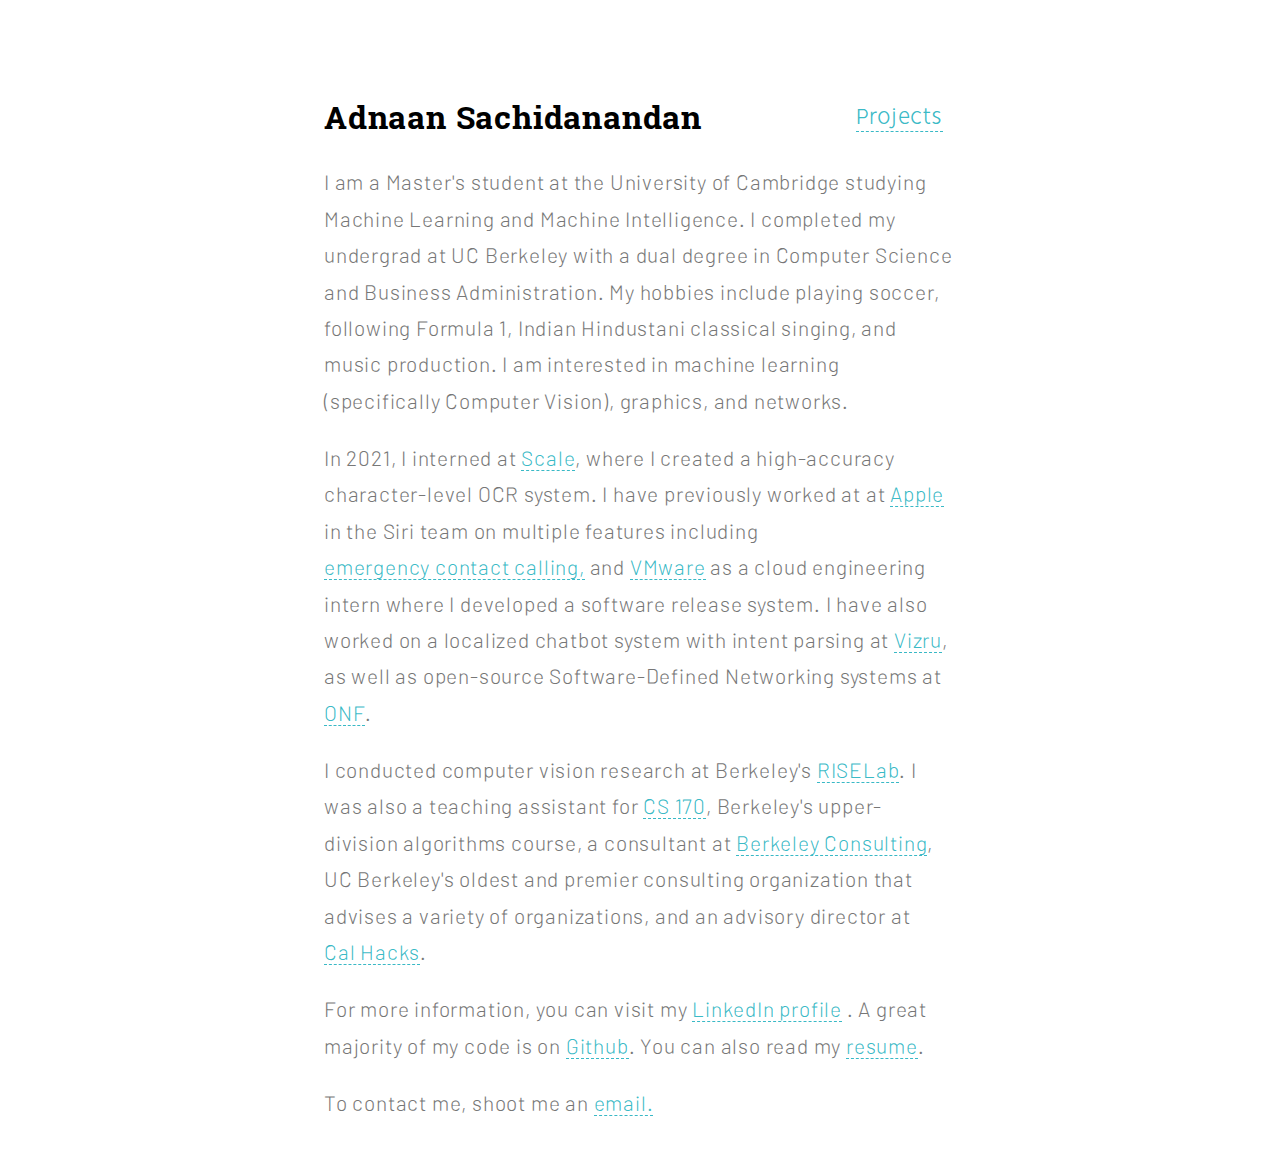
==== index.html @ 6ca06a5c "cam update" ====
<!DOCTYPE html>
<html>
  <head>
    <meta charset="utf-8">
    <title>Adnaan Sachidanandan</title>
    <meta name="description" content="Adnaan Sachidanandan's Personal Website.">
    <!--<link href="https://fonts.googleapis.com/css?family=Ek+Mukta:300,400,500,600" rel="stylesheet">-->
    
    <link rel="stylesheet" href="/css/main.css">
    <link rel="stylesheet" href="/css/plinks.css">

    <link rel="shortcut icon" href="img/favicon.ico" type="image/x-icon">
    <link rel="icon" href="img/favicon.ico" type="image/x-icon">

    <meta name="viewport" content="width=device-width, initial-scale=1">

    <script src="js/jquery.js"></script>

    <script src="js/main.js"></script>

    <script>
      (function(i,s,o,g,r,a,m){i['GoogleAnalyticsObject']=r;i[r]=i[r]||function(){
      (i[r].q=i[r].q||[]).push(arguments)},i[r].l=1*new Date();a=s.createElement(o),
      m=s.getElementsByTagName(o)[0];a.async=1;a.src=g;m.parentNode.insertBefore(a,m)
      })(window,document,'script','https://www.google-analytics.com/analytics.js','ga');

      ga('create', 'UA-104694851-1', 'auto');
      ga('send', 'pageview');

    </script>
  </head>
  <body>
    <div id="header">
      <div class="row">
        <div class="col"></div>
        <div class="col content">
          <div id="name">
            <h1 class=rmbottom>Adnaan Sachidanandan</h1>
          </div>
          <div id="nav">
            <div class="navlink" id="mainlink">
              <a id="#projects" href="projects">Projects</a>
            </div>
            <div class="navlink" id="menu">
              <div class="dropdown">
                <a class="menu-button" href="#"><img id="menuimg" src="img/menuicon.png"></a>
              </div>
            </div>
          </div>
        </div>
        <div class="col"></div>
      </div>
      <div class="row">
        <div class="col"></div>
        <div class="col content">
          <div id="dropmenu" class="dropdown-content nav-closed">
            <div class="dropdown-link">
              <h2><a href="projects" id="menu-link-p" class="links">Projects</a></h2>
            </div>
          </div>
        </div>
        <div class="col"></div>
      </div>
    </div>

    <div style="width: 100%; height: 10px;"></div>

    <div id="intro">
      <div class="row">
        <div class="col"></div>
        <div class="col content">
          <div id="info">
            <p>I am a Master's student at the University of Cambridge studying Machine Learning and Machine Intelligence.
               I completed my undergrad at UC Berkeley with a dual degree in Computer Science and Business Administration. 
               My hobbies include playing soccer, following Formula 1, Indian Hindustani classical singing, and music production.
                I am interested in machine learning (specifically Computer Vision), graphics, and networks.
            </p>
              <p> In 2021, I interned at <a href="https://scale.com">Scale</a>, where I created a high-accuracy character-level OCR system. I have previously
                worked at at <a href="https://www.apple.com">Apple</a> in the Siri team on multiple features including <a href="https://mashable.com/article/how-to-set-up-emergency-calling-siri-ios-14-5">emergency contact calling,</a> and <a href="https://vmware.com">VMware</a> as a cloud engineering intern
                where I developed a software release system. 
                I have also worked on a localized chatbot system with intent parsing at <a href="https://vizru.com/">Vizru</a>, as well as open-source Software-Defined Networking systems at <a href="https://opennetworking.org/">ONF</a>.</p>
            <p>
              I conducted computer vision research at Berkeley's <a href="https://rise.berkeley.edu">RISELab</a>.
              I was also a teaching assistant for <a href="https://cs170.org/">CS 170</a>, Berkeley's upper-division algorithms course, 
              a consultant at <a href="https://bc.berkeley.edu/">Berkeley Consulting</a>, UC Berkeley's oldest and premier consulting organization that advises a variety of organizations,
               and an advisory director at <a href="https://calhacks.io">Cal Hacks</a>.
            </p>
            <p> For more information, you can visit my
              <a href="https://www.linkedin.com/in/adnaansachidanandan">LinkedIn profile</a>
              . A great majority of my
              code is on <a href="https://www.github.com/adnaans">Github</a>. You can also read my
              <a href="/docs/AdnaanS-Resume.pdf">resume</a>.</p>
            <p>To contact me, shoot me an <a href="mailto:adnaans@berkeley.edu">email.</a></p>
          </div>
        </div>
        <div class="col"></div>
    </div>
  </body>
</html>
---- css/main.css ----
@font-face {
  font-family: "Barlow";
  src: url("../fonts/Barlow/Barlow-Light.otf") format("opentype");
}
@font-face {
  font-family: "DejaVuSansCondensed";
  src: url("../fonts/DejaVu/DejaVuSansCondensed.ttf") format("truetype");
}
@font-face {
  font-family: "RobotoSlabBold";
  src: url("../fonts/RobotoSlab/RobotoSlab-Bold.ttf") format("truetype");
}
@font-face {
  font-family: "Vision";
  src: url("../fonts/Vision/Vision-Light.otf") format("opentype");
}

body {
  font-family: 'Vision', sans-serif;
  font-size: 1em;
  line-height: 2em;
  letter-spacing: 0.8px;
}
p {
  color: #777777;
  font-family: 'Barlow', sans-serif;
  font-size:1em;
  letter-spacing: 0.8px;
  /* text-align: justify;
  text-justify: auto; */
}
h1 {
  font-family: 'RobotoSlabBold', sans-serif;
}

#menu {
  display: none;
}

.links {
  letter-spacing: 1.2px;
  font-size: 1.4em;
}
.container {
  margin-left: 25%;
  margin-top: 5%;
  margin-right: 25%;
}
#nav {
  padding-top:0.9em;
  width: 100%;
  font-size: 1.5em;
  text-align: right;
}

.navlink{
  padding-right: 2%;
  letter-spacing: 1.2px;
}

#name {
  float: left;
  margin-right: auto;
  margin-left: 0px;
  /*color: #221D8F;*/
}

/*
#mainimg {
  width:60%;
}
#info {
  float: left;
  width: 50%;
}
#images {
  float: right;
}
*/

.title {
  margin-top: 3.5%;
  font-family: 'DejaVuSansCondensed', sans-serif;
  font-size: 1.6em;
}

.rmbottom {
  margin-bottom: 0%;
}

.rmtop {
  margin-top: 0%;
}

.projectslink {
  padding: 3px;
}

a {
  text-decoration: none;
  border-bottom: 1px dashed;
  box-sizing: border-box;
  display: inline-block;
  line-height:1.1em;
}
a:link, a:visited {
  color: rgba(40, 179, 193, 0.92);
}
a:hover {
  color: #0092FF;
}

.content {
  width:50%;
}

@media (min-width: 600px) {
  #header {
    margin-top: 80px;
  }
  .row { width: 100%; display: table; table-layout: fixed; }
  .col { display: table-cell; }
}

@media screen and (max-width: 900px){
  .row {
    width: 100% !important;
    display: table;
    table-layout: fixed;
  }
  .col:not(.content){
    width: 0px;
    display: table-cell;
  }
  .content{
    padding: 0 20px;
    width: 100%;
    display: table-cell;
  }

  #tabs {
    height: 45px;
  }
}

@media (min-width: 900px) {
  .col:not(.content){
    width: 10vw;
  }
  .links {
    font-size: 2em;
  }
}

@media (min-width: 900px) and (max-width: 1200px) {
  p {
    font-size: 1em;
    line-height: 1.5em;
  }
}

@media (min-width: 1200px) {
   p {
     font-size: 1.3em;
     line-height: 1.75em;
   }
}

@media (min-width: 1500px) {
  .col:not(.content) {
    width: 15vw;
  }
}

@media screen and (max-width: 560px){
  h1{
    font-size: 1.5em;
  }

  #tabs {
    font-size: 1.15em;
    height: 35px;
  }

  #nav {
    padding-top: 0.95em;
    font-size: 1.2em;
  }
}

@media screen and (max-width: 450px){
  #mainlink {
    display: none;
  }
  h1{
    font-size: 1.3em;
  }
  h2{
    font-size: 1em;
  }
  #menu {
    display: block;
    margin-top: 1.26px;
  }

  #menuimg{
    width: 25px;
  }

  a:link, a:visited not(.menu-button) {
    color: rgba(40, 179, 193, 1);
  }

  a:hover not(.menu-button){
    color: #0092FF;
  }

}

@media screen and (max-width: 340px){
  h1{
    font-size: 1.1em;
  }
  #menuimg{
    width: 22px;
  }
  #menu {
    margin-top: -0.5px;
  }
}

@media (min-width: 450px) {
  #dropmenu{
    display: none;
  }
}


.menu-button {
    color: white;
    border: none;
    cursor: pointer;
    line-height: 0;
}

.dropdown {
    float: right;
    position: relative;
    display: inline-block;
    line-height: 0;
    cursor: pointer;
}

.dropdown-content {
    display: none;
    background-color: #ffffff;
    /*box-shadow: 0px 2px 8px 0px rgba(0,0,0,0.2);*/
    /*text-align: center;*/
}

.dropdown-link{
  padding: 5px 0px;
  border-bottom: 1px solid #e4e4e4;
}

.dropdown-content a{
  font-size: 1.3em;
  border-bottom: none;
}

.colored {background-color: rgba(40, 179, 193, 0.92)}

.menu-button {
  border-bottom: none;
}

.nav-opened{
  display: block;
}

.nav-closed{
  display: none;
}

.dropdown-link h2 a{
  margin-left: 0;
}
---- css/plinks.css ----
@media screen and (max-width: 450px){
    #grommit{
        width: 91.469px;
    }

    #karo{
        width: 45.531px;
    }

    #netcollector{
        width: 137.672px;
    }

    #hackchair{
        width: 105.562px;
    }

    #traceit{
        width: 77.6094px;
    }

    #ctc{
        width: 229.391px;
    }

    #menu-link-p{
        width: 78.3594px;
    }

    #menu-link-h{
        width: 54.938px;
    }
}
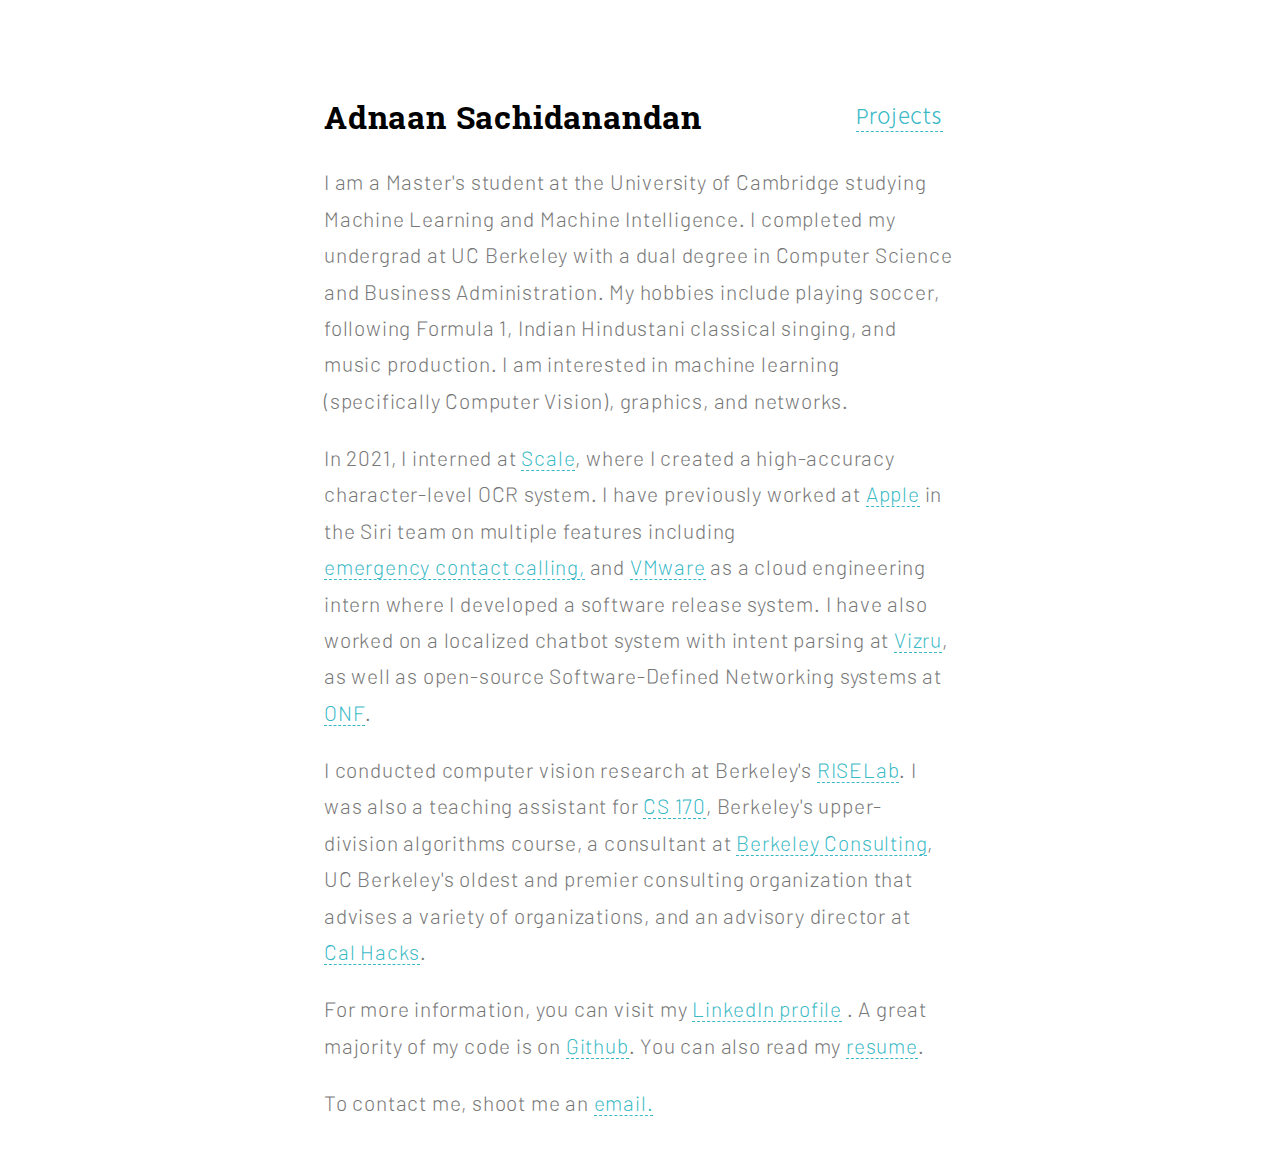
==== commit 96261fc6: "typo fix" ====
--- a/index.html
+++ b/index.html
@@ -76,7 +76,7 @@
                 I am interested in machine learning (specifically Computer Vision), graphics, and networks.
             </p>
               <p> In 2021, I interned at <a href="https://scale.com">Scale</a>, where I created a high-accuracy character-level OCR system. I have previously
-                worked at at <a href="https://www.apple.com">Apple</a> in the Siri team on multiple features including <a href="https://mashable.com/article/how-to-set-up-emergency-calling-siri-ios-14-5">emergency contact calling,</a> and <a href="https://vmware.com">VMware</a> as a cloud engineering intern
+                worked at <a href="https://www.apple.com">Apple</a> in the Siri team on multiple features including <a href="https://mashable.com/article/how-to-set-up-emergency-calling-siri-ios-14-5">emergency contact calling,</a> and <a href="https://vmware.com">VMware</a> as a cloud engineering intern
                 where I developed a software release system. 
                 I have also worked on a localized chatbot system with intent parsing at <a href="https://vizru.com/">Vizru</a>, as well as open-source Software-Defined Networking systems at <a href="https://opennetworking.org/">ONF</a>.</p>
             <p>
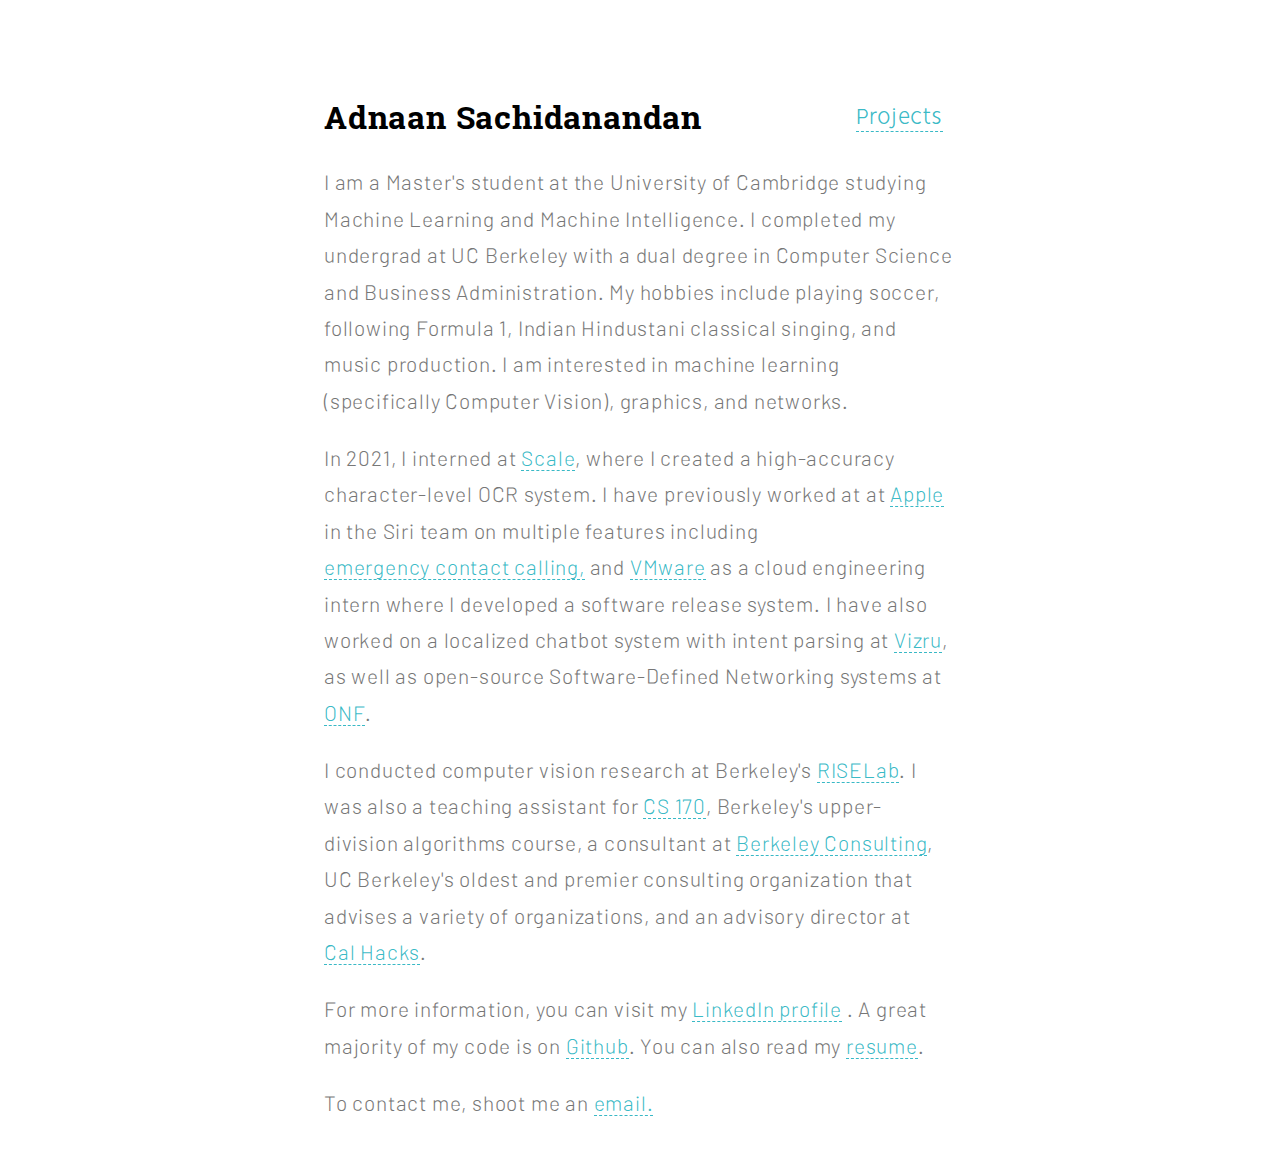
==== commit 9e6cf99f: "updated resume" ====
--- a/index.html
+++ b/index.html
@@ -76,7 +76,7 @@
                 I am interested in machine learning (specifically Computer Vision), graphics, and networks.
             </p>
               <p> In 2021, I interned at <a href="https://scale.com">Scale</a>, where I created a high-accuracy character-level OCR system. I have previously
-                worked at <a href="https://www.apple.com">Apple</a> in the Siri team on multiple features including <a href="https://mashable.com/article/how-to-set-up-emergency-calling-siri-ios-14-5">emergency contact calling,</a> and <a href="https://vmware.com">VMware</a> as a cloud engineering intern
+                worked at at <a href="https://www.apple.com">Apple</a> in the Siri team on multiple features including <a href="https://mashable.com/article/how-to-set-up-emergency-calling-siri-ios-14-5">emergency contact calling,</a> and <a href="https://vmware.com">VMware</a> as a cloud engineering intern
                 where I developed a software release system. 
                 I have also worked on a localized chatbot system with intent parsing at <a href="https://vizru.com/">Vizru</a>, as well as open-source Software-Defined Networking systems at <a href="https://opennetworking.org/">ONF</a>.</p>
             <p>
@@ -89,7 +89,7 @@
               <a href="https://www.linkedin.com/in/adnaansachidanandan">LinkedIn profile</a>
               . A great majority of my
               code is on <a href="https://www.github.com/adnaans">Github</a>. You can also read my
-              <a href="/docs/AdnaanS-Resume.pdf">resume</a>.</p>
+              <a href="/docs/resume.pdf">resume</a>.</p>
             <p>To contact me, shoot me an <a href="mailto:adnaans@berkeley.edu">email.</a></p>
           </div>
         </div>
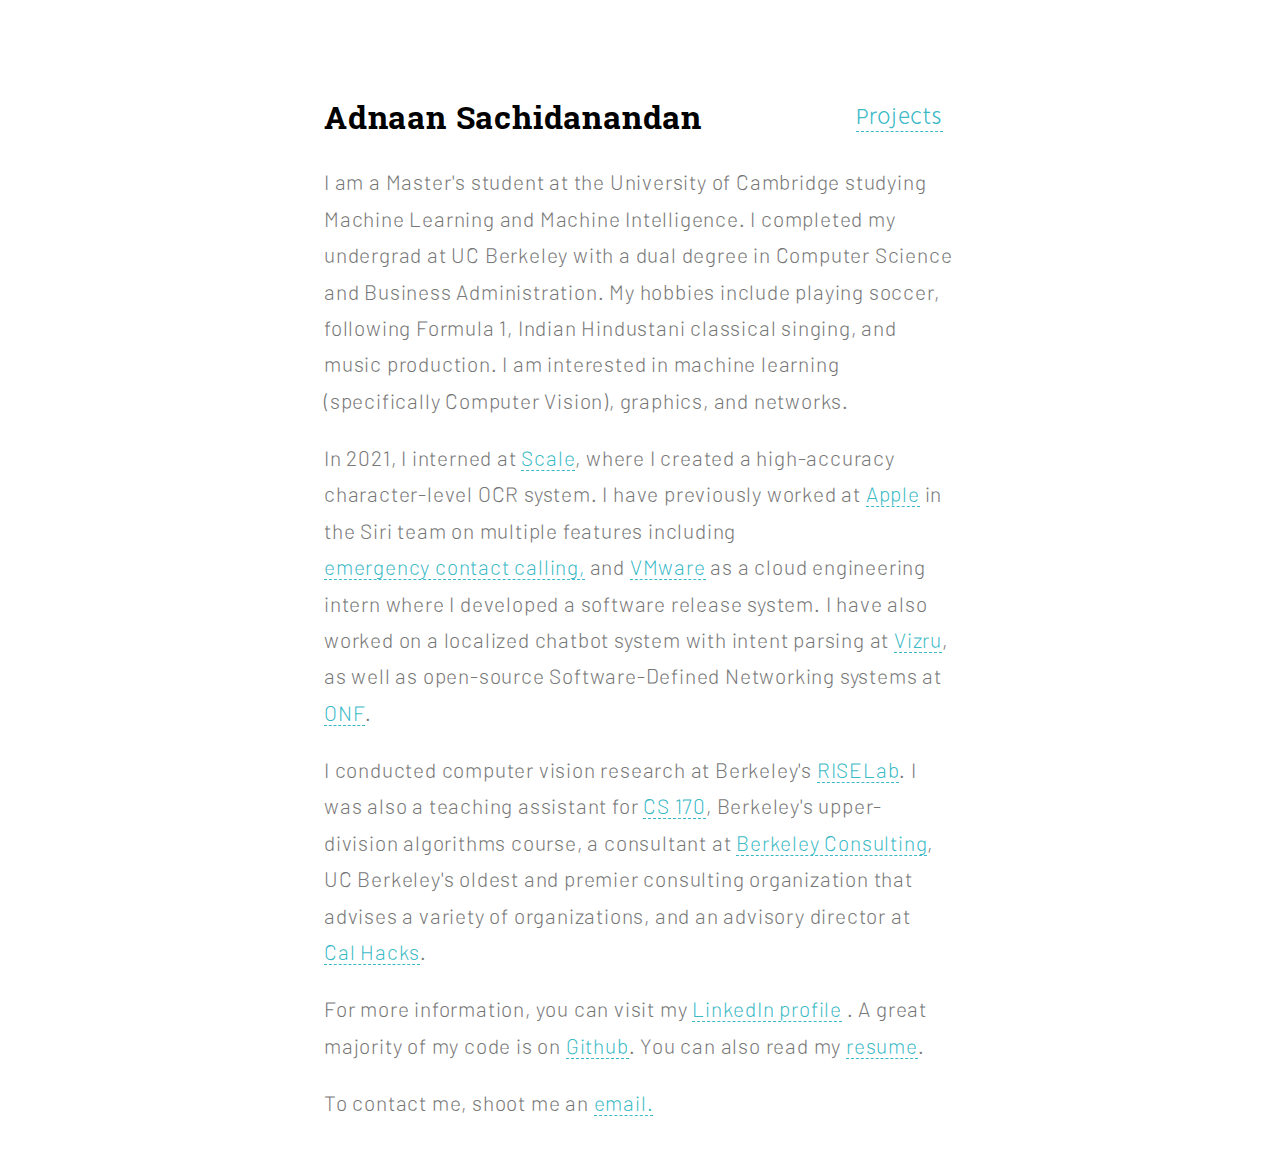
==== commit 4b88e231: "Merge branch 'master' of https://github.com/adnaans/Personal-Website" ====
--- a/index.html
+++ b/index.html
@@ -28,6 +28,8 @@
       ga('send', 'pageview');
 
     </script>
+    
+    <meta name="cf-2fa-verify" content="b3aa944e729e28a">
   </head>
   <body>
     <div id="header">
@@ -76,7 +78,7 @@
                 I am interested in machine learning (specifically Computer Vision), graphics, and networks.
             </p>
               <p> In 2021, I interned at <a href="https://scale.com">Scale</a>, where I created a high-accuracy character-level OCR system. I have previously
-                worked at at <a href="https://www.apple.com">Apple</a> in the Siri team on multiple features including <a href="https://mashable.com/article/how-to-set-up-emergency-calling-siri-ios-14-5">emergency contact calling,</a> and <a href="https://vmware.com">VMware</a> as a cloud engineering intern
+                worked at <a href="https://www.apple.com">Apple</a> in the Siri team on multiple features including <a href="https://mashable.com/article/how-to-set-up-emergency-calling-siri-ios-14-5">emergency contact calling,</a> and <a href="https://vmware.com">VMware</a> as a cloud engineering intern
                 where I developed a software release system. 
                 I have also worked on a localized chatbot system with intent parsing at <a href="https://vizru.com/">Vizru</a>, as well as open-source Software-Defined Networking systems at <a href="https://opennetworking.org/">ONF</a>.</p>
             <p>
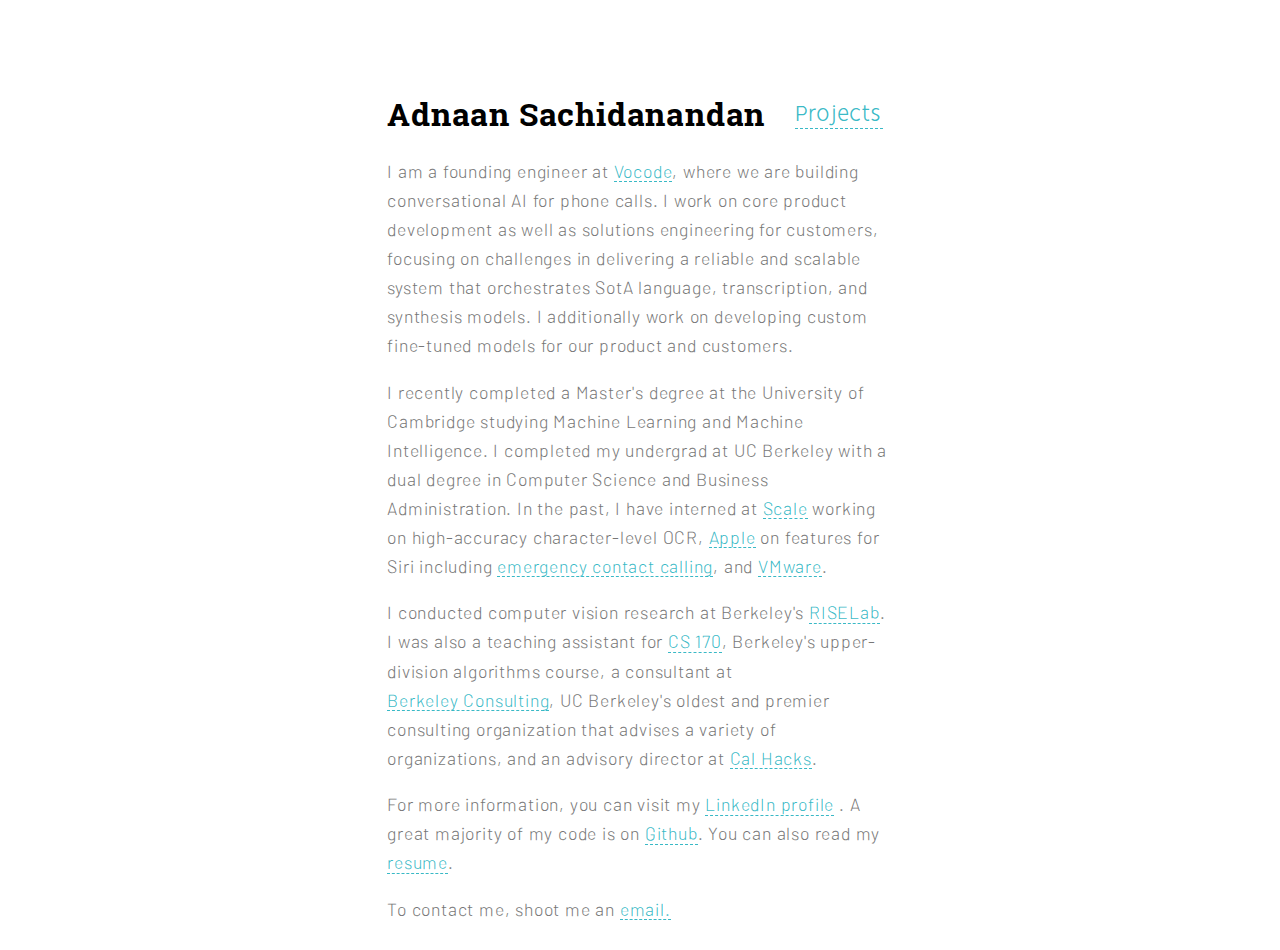
==== commit 298f50f4: "update text styling and homepage content" ====
--- a/index.html
+++ b/index.html
@@ -72,15 +72,19 @@
         <div class="col"></div>
         <div class="col content">
           <div id="info">
-            <p>I am a Master's student at the University of Cambridge studying Machine Learning and Machine Intelligence.
+            <p>
+              I am a founding engineer at <a href="https://www.vocode.dev/">Vocode</a>, where we are building conversational AI for phone calls. 
+              I work on core product development as well as solutions engineering for customers, focusing on challenges in
+              delivering a reliable and scalable system that orchestrates SotA language, transcription, and synthesis models.
+              I additionally work on developing custom fine-tuned models for our product and customers.
+            </p>
+            <p>
+              I recently completed a Master's degree at the University of Cambridge studying Machine Learning and Machine Intelligence.
                I completed my undergrad at UC Berkeley with a dual degree in Computer Science and Business Administration. 
-               My hobbies include playing soccer, following Formula 1, Indian Hindustani classical singing, and music production.
-                I am interested in machine learning (specifically Computer Vision), graphics, and networks.
+               In the past, I have interned at <a href="https://scale.com">Scale</a> working on high-accuracy character-level OCR, 
+               <a href="https://www.apple.com">Apple</a> on features for Siri including <a href="https://mashable.com/article/how-to-set-up-emergency-calling-siri-ios-14-5">emergency contact calling</a>,
+                and <a href="https://vmware.com">VMware</a>.
             </p>
-              <p> In 2021, I interned at <a href="https://scale.com">Scale</a>, where I created a high-accuracy character-level OCR system. I have previously
-                worked at <a href="https://www.apple.com">Apple</a> in the Siri team on multiple features including <a href="https://mashable.com/article/how-to-set-up-emergency-calling-siri-ios-14-5">emergency contact calling,</a> and <a href="https://vmware.com">VMware</a> as a cloud engineering intern
-                where I developed a software release system. 
-                I have also worked on a localized chatbot system with intent parsing at <a href="https://vizru.com/">Vizru</a>, as well as open-source Software-Defined Networking systems at <a href="https://opennetworking.org/">ONF</a>.</p>
             <p>
               I conducted computer vision research at Berkeley's <a href="https://rise.berkeley.edu">RISELab</a>.
               I was also a teaching assistant for <a href="https://cs170.org/">CS 170</a>, Berkeley's upper-division algorithms course, 
--- a/css/main.css
+++ b/css/main.css
@@ -19,7 +19,7 @@
 body {
   font-family: 'Vision', sans-serif;
   font-size: 1em;
-  line-height: 2em;
+  line-height: 1.65em;
   letter-spacing: 0.8px;
 }
 p {
@@ -27,8 +27,6 @@
   font-family: 'Barlow', sans-serif;
   font-size:1em;
   letter-spacing: 0.8px;
-  /* text-align: justify;
-  text-justify: auto; */
 }
 h1 {
   font-family: 'RobotoSlabBold', sans-serif;
@@ -63,21 +61,7 @@
   float: left;
   margin-right: auto;
   margin-left: 0px;
-  /*color: #221D8F;*/
-}
-
-/*
-#mainimg {
-  width:60%;
-}
-#info {
-  float: left;
-  width: 50%;
-}
-#images {
-  float: right;
-}
-*/
+}
 
 .title {
   margin-top: 3.5%;
@@ -112,7 +96,7 @@
 }
 
 .content {
-  width:50%;
+  width:40%;
 }
 
 @media (min-width: 600px) {
@@ -123,7 +107,7 @@
   .col { display: table-cell; }
 }
 
-@media screen and (max-width: 900px){
+@media screen and (max-width: 1250px){
   .row {
     width: 100% !important;
     display: table;
@@ -153,17 +137,10 @@
   }
 }
 
-@media (min-width: 900px) and (max-width: 1200px) {
-  p {
-    font-size: 1em;
-    line-height: 1.5em;
-  }
-}
-
 @media (min-width: 1200px) {
    p {
-     font-size: 1.3em;
-     line-height: 1.75em;
+     font-size: 1.1em;
+     line-height: 1.65em;
    }
 }
 
@@ -255,8 +232,6 @@
 .dropdown-content {
     display: none;
     background-color: #ffffff;
-    /*box-shadow: 0px 2px 8px 0px rgba(0,0,0,0.2);*/
-    /*text-align: center;*/
 }
 
 .dropdown-link{
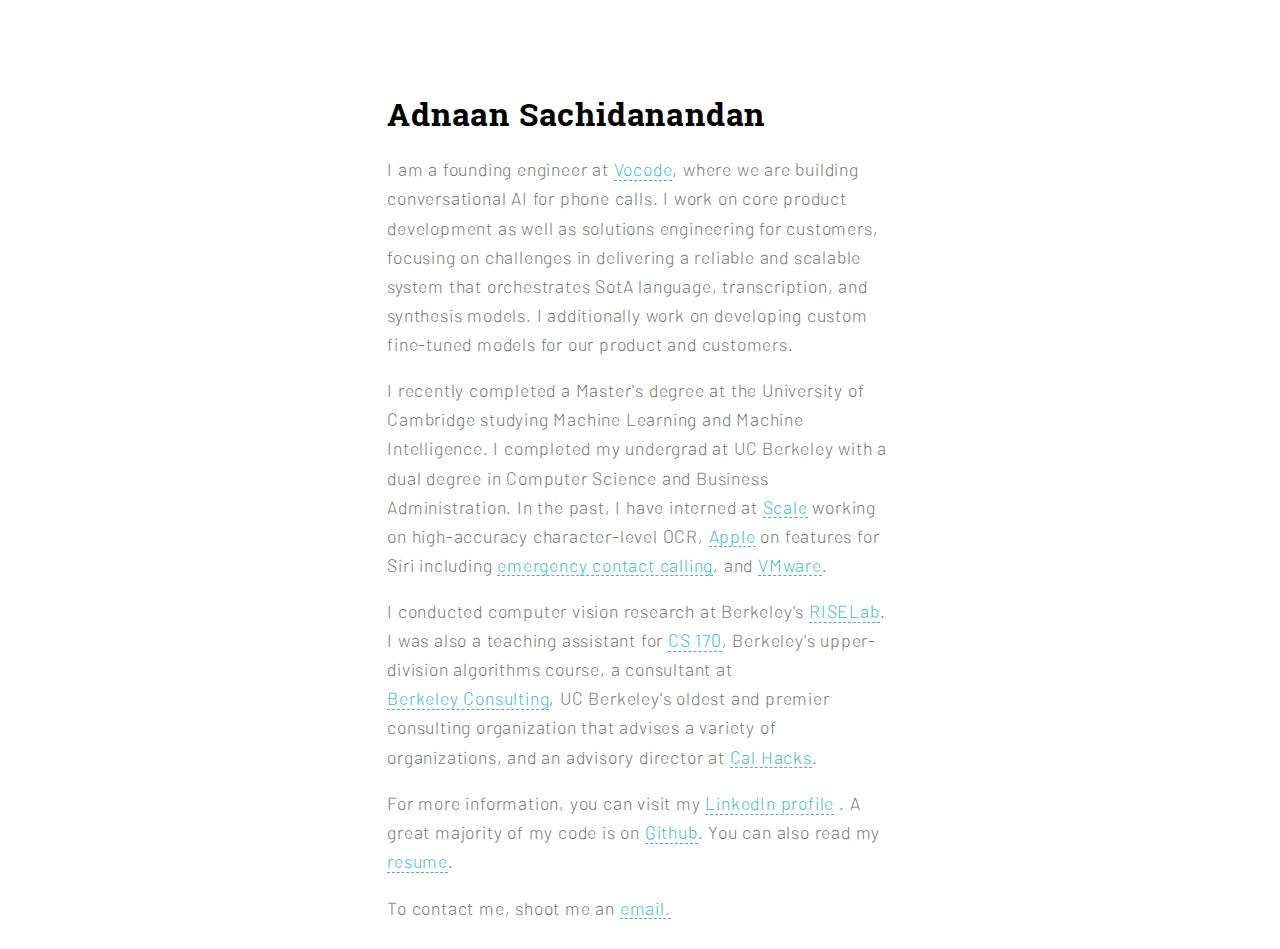
==== commit ff75a657: "deprecate projects page" ====
--- a/index.html
+++ b/index.html
@@ -38,27 +38,6 @@
         <div class="col content">
           <div id="name">
             <h1 class=rmbottom>Adnaan Sachidanandan</h1>
-          </div>
-          <div id="nav">
-            <div class="navlink" id="mainlink">
-              <a id="#projects" href="projects">Projects</a>
-            </div>
-            <div class="navlink" id="menu">
-              <div class="dropdown">
-                <a class="menu-button" href="#"><img id="menuimg" src="img/menuicon.png"></a>
-              </div>
-            </div>
-          </div>
-        </div>
-        <div class="col"></div>
-      </div>
-      <div class="row">
-        <div class="col"></div>
-        <div class="col content">
-          <div id="dropmenu" class="dropdown-content nav-closed">
-            <div class="dropdown-link">
-              <h2><a href="projects" id="menu-link-p" class="links">Projects</a></h2>
-            </div>
           </div>
         </div>
         <div class="col"></div>
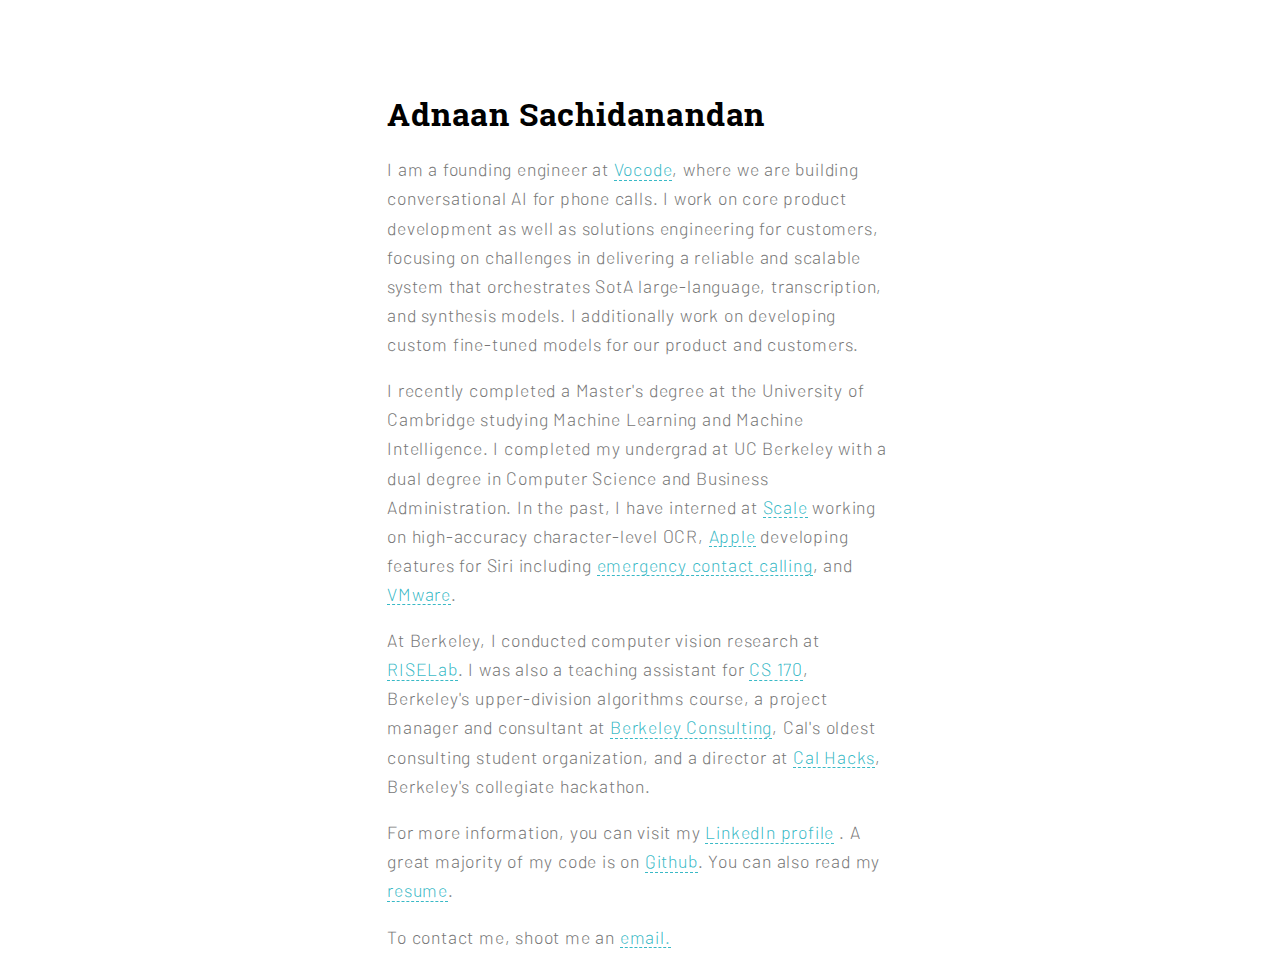
==== commit fe68a4b1: "more homepage updates" ====
--- a/index.html
+++ b/index.html
@@ -54,21 +54,21 @@
             <p>
               I am a founding engineer at <a href="https://www.vocode.dev/">Vocode</a>, where we are building conversational AI for phone calls. 
               I work on core product development as well as solutions engineering for customers, focusing on challenges in
-              delivering a reliable and scalable system that orchestrates SotA language, transcription, and synthesis models.
+              delivering a reliable and scalable system that orchestrates SotA large-language, transcription, and synthesis models.
               I additionally work on developing custom fine-tuned models for our product and customers.
             </p>
             <p>
               I recently completed a Master's degree at the University of Cambridge studying Machine Learning and Machine Intelligence.
                I completed my undergrad at UC Berkeley with a dual degree in Computer Science and Business Administration. 
                In the past, I have interned at <a href="https://scale.com">Scale</a> working on high-accuracy character-level OCR, 
-               <a href="https://www.apple.com">Apple</a> on features for Siri including <a href="https://mashable.com/article/how-to-set-up-emergency-calling-siri-ios-14-5">emergency contact calling</a>,
+               <a href="https://www.apple.com">Apple</a> developing features for Siri including <a href="https://mashable.com/article/how-to-set-up-emergency-calling-siri-ios-14-5">emergency contact calling</a>,
                 and <a href="https://vmware.com">VMware</a>.
             </p>
             <p>
-              I conducted computer vision research at Berkeley's <a href="https://rise.berkeley.edu">RISELab</a>.
+              At Berkeley, I conducted computer vision research at <a href="https://rise.berkeley.edu">RISELab</a>.
               I was also a teaching assistant for <a href="https://cs170.org/">CS 170</a>, Berkeley's upper-division algorithms course, 
-              a consultant at <a href="https://bc.berkeley.edu/">Berkeley Consulting</a>, UC Berkeley's oldest and premier consulting organization that advises a variety of organizations,
-               and an advisory director at <a href="https://calhacks.io">Cal Hacks</a>.
+              a project manager and consultant at <a href="https://bc.berkeley.edu/">Berkeley Consulting</a>, Cal's oldest consulting student organization,
+               and a director at <a href="https://calhacks.io">Cal Hacks</a>, Berkeley's collegiate hackathon.
             </p>
             <p> For more information, you can visit my
               <a href="https://www.linkedin.com/in/adnaansachidanandan">LinkedIn profile</a>
